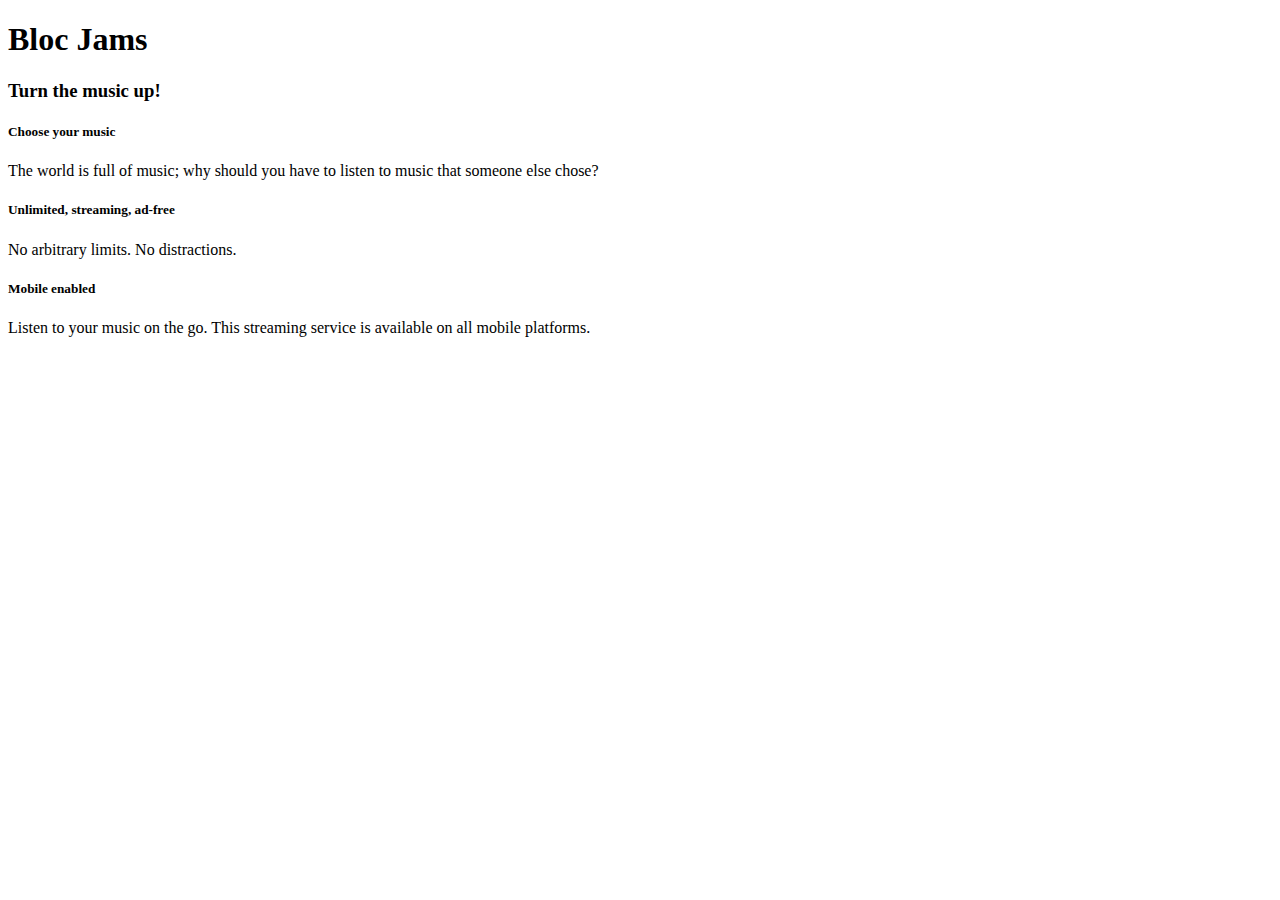
==== index.html @ dd271f3a "checkpoint 6 assignment" ====
<!DOCTYPE html>
<html>
     <head>
        <title>Bloc Jams
        </title>
    </head>
     <body>
     <nav> <!-- navigation bar -->
         </nav>
         <header> <!-- hero content -->
         <h1>Bloc Jams</h1>
             <h3>Turn the music up!</h3>
         </header>
         <section> <!-- selling points -->
         <div>
                 <h5>Choose your music</h5>
                 <p>The world is full of music; why should you have to listen to music that someone else chose?</p>
             </div>
             <div>
                 <h5>Unlimited, streaming, ad-free</h5>
                 <p>No arbitrary limits. No distractions.</p>
             </div>
             <div>
                 <h5>Mobile enabled</h5>
                 <p>Listen to your music on the go. This streaming service is available on all mobile platforms.</p>
             </div>
         </section>
    </body>
 </html>
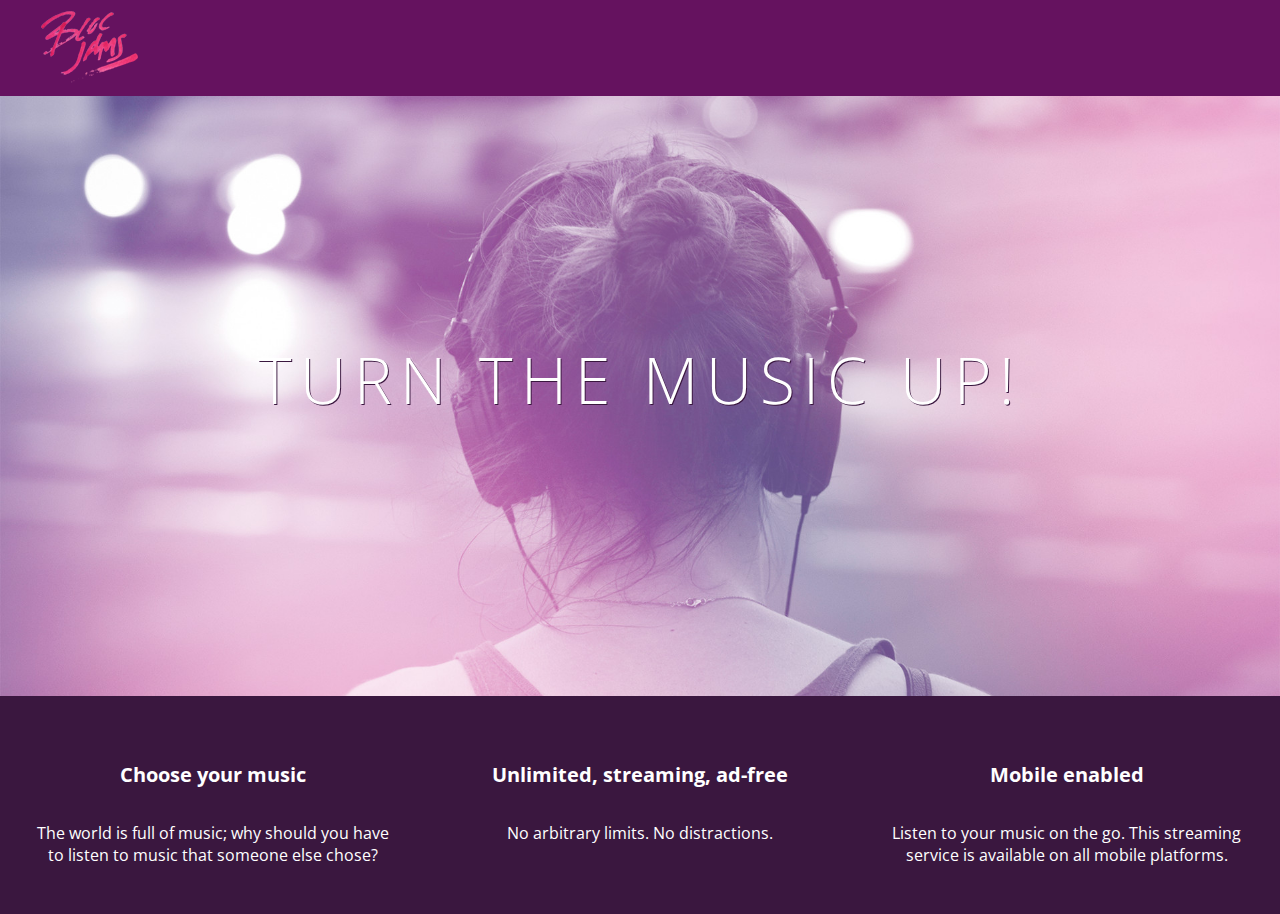
==== commit 54117a13: "checkpoint 7" ====
--- a/index.html
+++ b/index.html
@@ -1,29 +1,38 @@
-<!DOCTYPE html>
-<html>
+ <!DOCTYPE html>
+ <html>
      <head>
-        <title>Bloc Jams
-        </title>
-    </head>
-     <body>
-     <nav> <!-- navigation bar -->
+         <title>Bloc Jams</title>
+         <link rel="stylesheet" type="text/css" href="http://fonts.googleapis.com/css?family=Open+Sans:400,800,600,700,300">
+         <link rel="stylesheet" type="text/css" href="http://code.ionicframework.com/ionicons/2.0.1/css/ionicons.min.css"> 
+         <link rel="stylesheet" type="text/css" href="styles/normalize.css">
+          <link rel="stylesheet" type="text/css" href="styles/main.css">
+        
+     </head>
+     <body class="landing">
+          <nav class="navbar"> <!-- nav bar -->
+             <img src="assets/images/bloc_jams_logo.png" alt="bloc jams logo" class="logo">
          </nav>
-         <header> <!-- hero content -->
-         <h1>Bloc Jams</h1>
-             <h3>Turn the music up!</h3>
-         </header>
-         <section> <!-- selling points -->
-         <div>
-                 <h5>Choose your music</h5>
-                 <p>The world is full of music; why should you have to listen to music that someone else chose?</p>
+          <section class="hero-content"> <!-- hero content -->
+             <h1 class="hero-title">Turn the music up!</h1>
+         </section>
+         <section class="selling-points"> <!-- selling points -->
+             <div class="point">
+                 <span class="ion-music-note"></span>
+              <h5 class="point-title">Choose your music</h5>
+                <p class="point-description">The world is full of music; why should you have to listen to music that someone else chose?</p>
              </div>
-             <div>
-                 <h5>Unlimited, streaming, ad-free</h5>
-                 <p>No arbitrary limits. No distractions.</p>
+    
+             <div class="point">
+                <span class="ion-radio-waves"></span>
+                 <h5 class="point-title">Unlimited, streaming, ad-free</h5>
+                 
+                <p class="point-description">No arbitrary limits. No distractions.</p>
              </div>
-             <div>
-                 <h5>Mobile enabled</h5>
-                 <p>Listen to your music on the go. This streaming service is available on all mobile platforms.</p>
+             <div class="point">
+                 <span class="ion-iphone"></span>
+                 <h5 class="point-title">Mobile enabled</h5>
+                  <p class="point-description">Listen to your music on the go. This streaming service is available on all mobile platforms.</p>
              </div>
          </section>
-    </body>
+     </body>
  </html>--- a/styles/main.css
+++ b/styles/main.css
@@ -0,0 +1,73 @@
+ html {
+     height: 100%; /* makes sure our HTML takes up 100% of the browser window */
+ }
+ 
+ body {
+     font-family: 'Open Sans'; /* sets our font to the "Open Sans" typeface */
+     color: white;             /* sets the text color to white */
+     min-height: 100%;         /* says the height of the body must be, at minimum, 100% of the window */
+ }
+ 
+ body.landing {
+     background-color: rgb(58,23,63); /* sets the background color to an RGB value (see below) */
+ }
+ 
+ .navbar {
+     padding: 0.5rem;
+     background-color: rgb(101,18,95);
+ }
+ 
+ .navbar .logo {
+     position: relative; /* positioning will be explained in a resource */
+     left: 2rem;
+ }
+.hero-content {
+     position: relative; /* positioning will be explained in a resource */
+     min-height: 600px;  /* hero content element must be _at least_ 600 pixels */
+     background-image: url(../assets/images/bloc_jams_bg.jpg);
+     background-repeat: no-repeat;
+     background-position: center center;
+     background-size: cover;
+ }
+ .hero-content .hero-title {
+     position: absolute;             /* positioning will be explained in a resource */
+     top: 40%;                       /* positioning will be explained in a resource */
+     -webkit-transform: translateY(-50%);
+     -moz-transform: translateY(-50%);
+     -ms-transform: translateY(-50%);
+     transform: translateY(-50%);
+     width: 100%;                    /* makes sure the title inhabits the full width of its container */
+     text-align: center;             /* aligns text in the horizontal center of the element */
+     font-size: 4rem;                /* specifies the size of the font in root em units */
+     font-weight: 300;               /* makes the font thinner or lighter weight */
+     text-transform: uppercase;      /* transforms the text to be all uppercase lettering */
+     letter-spacing: 0.5rem;         /* puts 0.5 root ems worth of space between each letter */
+     text-shadow: 1px 1px 0px rgb(58,23,63); /* creates a shadow underneath the text for readability over the image */
+ }
+.selling-points {
+     position: relative;
+     display: table;
+     width: 100%;
+     -webkit-box-sizing: border-box;
+     -moz-box-sizing: border-box;
+     box-sizing: border-box; /* we'll explain this in a resource */
+ }
+ 
+ .point {
+     display: table-cell;
+     position: relative;
+     width: 33.3%;
+     padding: 2rem;
+     text-align: center;
+ }
+ 
+ .point .point-title {
+     font-size: 1.25rem;
+ }
+ 
+ .ion-music-note,
+ .ion-radio-waves,
+ .ion-iphone {
+     color: rgb(233,50,117);
+     font-size: 5rem;
+ }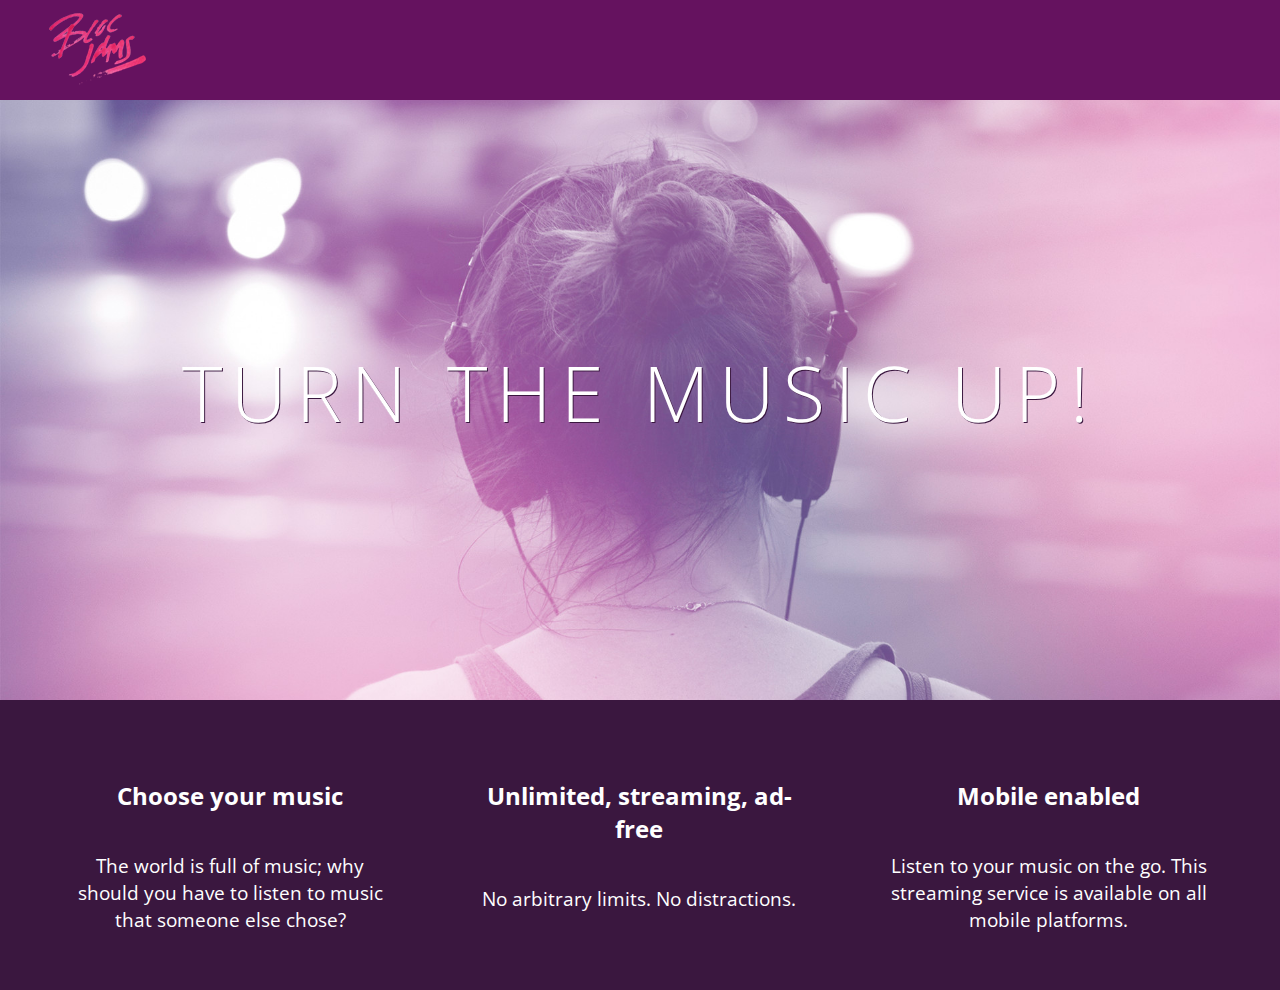
==== commit 4a0c243a: "work" ====
--- a/index.html
+++ b/index.html
@@ -1,11 +1,14 @@
- <!DOCTYPE html>
+<!DOCTYPE html>
+
  <html>
      <head>
          <title>Bloc Jams</title>
+         <meta name="viewport" content="width=device-width, initial-scale=1">
          <link rel="stylesheet" type="text/css" href="http://fonts.googleapis.com/css?family=Open+Sans:400,800,600,700,300">
-         <link rel="stylesheet" type="text/css" href="http://code.ionicframework.com/ionicons/2.0.1/css/ionicons.min.css"> 
+         <link rel="stylesheet"type="text/css"href="http://code.ionicframework.com/ionicons/2.0.1/css/ionicons.min.css"> 
          <link rel="stylesheet" type="text/css" href="styles/normalize.css">
           <link rel="stylesheet" type="text/css" href="styles/main.css">
+         <link rel="stylesheet" type="text/css" href="styles/landing.css">
         
      </head>
      <body class="landing">
@@ -15,20 +18,20 @@
           <section class="hero-content"> <!-- hero content -->
              <h1 class="hero-title">Turn the music up!</h1>
          </section>
-         <section class="selling-points"> <!-- selling points -->
-             <div class="point">
+         <section class="selling-points container"> <!-- selling points -->
+             <div class="point column third"> 
                  <span class="ion-music-note"></span>
               <h5 class="point-title">Choose your music</h5>
                 <p class="point-description">The world is full of music; why should you have to listen to music that someone else chose?</p>
              </div>
     
-             <div class="point">
+             <div class="point column third">
                 <span class="ion-radio-waves"></span>
                  <h5 class="point-title">Unlimited, streaming, ad-free</h5>
                  
                 <p class="point-description">No arbitrary limits. No distractions.</p>
              </div>
-             <div class="point">
+                          <div class="point column third">
                  <span class="ion-iphone"></span>
                  <h5 class="point-title">Mobile enabled</h5>
                   <p class="point-description">Listen to your music on the go. This streaming service is available on all mobile platforms.</p>
--- a/styles/main.css
+++ b/styles/main.css
@@ -1,4 +1,5 @@
- html {
+
+html {
      height: 100%; /* makes sure our HTML takes up 100% of the browser window */
  }
  
@@ -7,67 +8,43 @@
      color: white;             /* sets the text color to white */
      min-height: 100%;         /* says the height of the body must be, at minimum, 100% of the window */
  }
- 
- body.landing {
-     background-color: rgb(58,23,63); /* sets the background color to an RGB value (see below) */
- }
- 
  .navbar {
      padding: 0.5rem;
      background-color: rgb(101,18,95);
  }
  
  .navbar .logo {
-     position: relative; /* positioning will be explained in a resource */
+     position: relative;
      left: 2rem;
  }
-.hero-content {
-     position: relative; /* positioning will be explained in a resource */
-     min-height: 600px;  /* hero content element must be _at least_ 600 pixels */
-     background-image: url(../assets/images/bloc_jams_bg.jpg);
-     background-repeat: no-repeat;
-     background-position: center center;
-     background-size: cover;
+*, *:before, *:after {
+     -moz-box-sizing: border-box;
+     -webkit-box-sizing: border-box;
+     box-sizing: border-box;
  }
- .hero-content .hero-title {
-     position: absolute;             /* positioning will be explained in a resource */
-     top: 40%;                       /* positioning will be explained in a resource */
-     -webkit-transform: translateY(-50%);
-     -moz-transform: translateY(-50%);
-     -ms-transform: translateY(-50%);
-     transform: translateY(-50%);
-     width: 100%;                    /* makes sure the title inhabits the full width of its container */
-     text-align: center;             /* aligns text in the horizontal center of the element */
-     font-size: 4rem;                /* specifies the size of the font in root em units */
-     font-weight: 300;               /* makes the font thinner or lighter weight */
-     text-transform: uppercase;      /* transforms the text to be all uppercase lettering */
-     letter-spacing: 0.5rem;         /* puts 0.5 root ems worth of space between each letter */
-     text-shadow: 1px 1px 0px rgb(58,23,63); /* creates a shadow underneath the text for readability over the image */
- }
-.selling-points {
-     position: relative;
-     display: table;
-     width: 100%;
-     -webkit-box-sizing: border-box;
-     -moz-box-sizing: border-box;
-     box-sizing: border-box; /* we'll explain this in a resource */
+
+ /* Medium and small screens (640px) */
+ @media (min-width: 40rem) {
+   html { font-size: 112%; }
  }
  
- .point {
-     display: table-cell;
-     position: relative;
-     width: 33.3%;
-     padding: 2rem;
-     text-align: center;
+ /* Large screens (1024px) */
+ @media (min-width: 64rem) {
+   html { font-size: 120%; }
+     .column {
+         float: left;
+         padding-left: 1rem;
+         padding-right: 1rem;
+     }
+     .column.full { width: 100%; }
+     .column.two-thirds { width: 66.7%; }
+     .column.half { width: 50%; }
+     .column.third { width: 33.3%; }
+     .column.fourth { width: 25%; }
+     .column.flow-opposite { float: right; }  
+ }
+.container {
+     margin: 0 auto;
+     max-width: 64rem;
  }
  
- .point .point-title {
-     font-size: 1.25rem;
- }
- 
- .ion-music-note,
- .ion-radio-waves,
- .ion-iphone {
-     color: rgb(233,50,117);
-     font-size: 5rem;
- }--- a/styles/landing.css
+++ b/styles/landing.css
@@ -0,0 +1,45 @@
+body.landing {
+     background-color: rgb(58,23,63); /* sets the background color to an RGB value (see below) */
+}
+.hero-content {
+     position: relative;
+     min-height: 600px;  /* hero content element must be _at least_ 600 pixels */
+     background-image: url(../assets/images/bloc_jams_bg.jpg);
+     background-repeat: no-repeat;
+     background-position: center center;
+     background-size: cover;
+    }
+.hero-content .hero-title {
+     position: absolute;             
+     top: 40%;                       
+     -webkit-transform: translateY(-50%);
+     -moz-transform: translateY(-50%);
+     -ms-transform: translateY(-50%);
+     transform: translateY(-50%);
+     width: 100%;                    /* makes sure the title inhabits the full width of its container */
+     text-align: center;             /* aligns text in the horizontal center of the element */
+     font-size: 4rem;                /* specifies the size of the font in root em units */
+     font-weight: 300;               /* makes the font thinner or lighter weight */
+     text-transform: uppercase;      /* transforms the text to be all uppercase lettering */
+     letter-spacing: 0.5rem;         /* puts 0.5 root ems worth of space between each letter */
+     text-shadow: 1px 1px 0px rgb(58,23,63); /* creates a shadow underneath the text for readability over the image */
+ }
+.selling-points {
+     position: relative;
+     
+ }
+ .point {
+     position: relative;
+     padding: 2rem;
+     text-align: center;
+ }
+.point .point-title {
+     font-size: 1.25rem;
+ }
+ 
+ .ion-music-note,
+ .ion-radio-waves,
+ .ion-iphone {
+     color: rgb(233,50,117);
+     font-size: 5rem;
+ }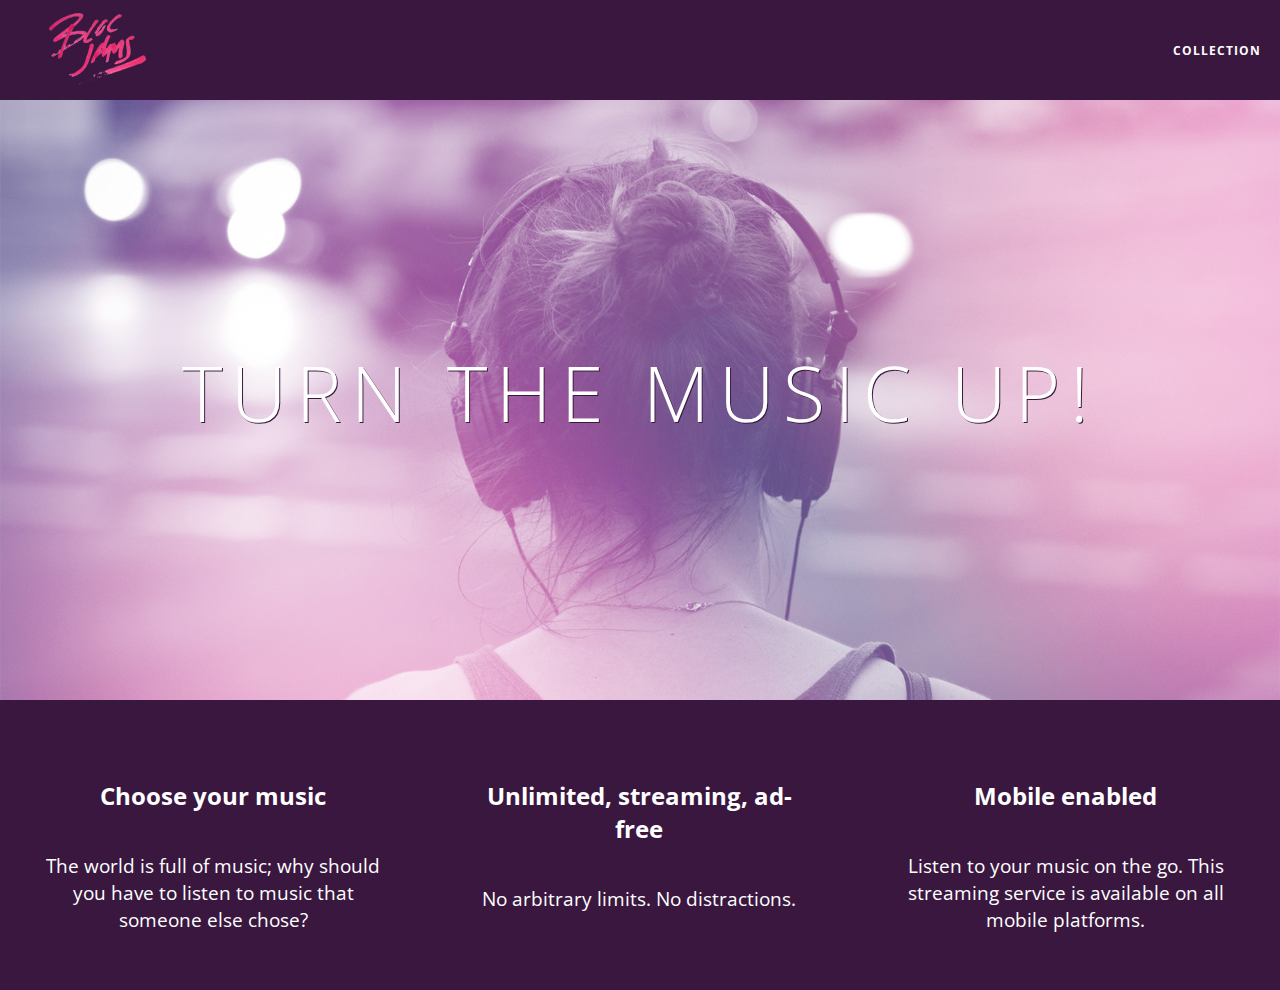
==== commit dadc183f: "work" ====
--- a/index.html
+++ b/index.html
@@ -1,6 +1,5 @@
 <!DOCTYPE html>
-
- <html>
+<html>
      <head>
          <title>Bloc Jams</title>
          <meta name="viewport" content="width=device-width, initial-scale=1">
@@ -13,12 +12,17 @@
      </head>
      <body class="landing">
           <nav class="navbar"> <!-- nav bar -->
-             <img src="assets/images/bloc_jams_logo.png" alt="bloc jams logo" class="logo">
+            <a href="index.html" class="logo">
+             <img src="assets/images/bloc_jams_logo.png" alt="bloc jams logo">
+         </a>
+         <div class="links-container">
+             <a href="collection.html" class="navbar-link">collection</a>
+         </div>
          </nav>
           <section class="hero-content"> <!-- hero content -->
              <h1 class="hero-title">Turn the music up!</h1>
          </section>
-         <section class="selling-points container"> <!-- selling points -->
+         <section class="selling-points clearfix"> <!-- selling points -->
              <div class="point column third"> 
                  <span class="ion-music-note"></span>
               <h5 class="point-title">Choose your music</h5>
@@ -38,4 +42,4 @@
              </div>
          </section>
      </body>
- </html>+</html>
--- a/styles/main.css
+++ b/styles/main.css
@@ -9,13 +9,16 @@
      min-height: 100%;         /* says the height of the body must be, at minimum, 100% of the window */
  }
  .navbar {
+     position: relative;
      padding: 0.5rem;
-     background-color: rgb(101,18,95);
+     background-color: rgba(101,18,95,0,5);
+     z-index: 1;
  }
  
  .navbar .logo {
      position: relative;
      left: 2rem;
+     cursor: pointer;  /* produces the finger-pointer icon when you hover over the logo */
  }
 *, *:before, *:after {
      -moz-box-sizing: border-box;
@@ -47,4 +50,48 @@
      margin: 0 auto;
      max-width: 64rem;
  }
+.clearfix:before,
+.clearfix:after {
+   content: " ";
+   display: table;
+}
+
+.clearfix:after {
+   clear: both;
+}
+.navbar .links-container {
+     display: table;
+     position: absolute;
+     top: 0;
+     right: 0;
+     height: 100px;
+     color: white;
+     /* #3 */
+     text-decoration: none;
+ }
  
+ .links-container .navbar-link {
+     display: table-cell;
+     position: relative;
+     height: 100%;
+     padding-left: 1rem;
+     padding-right: 1rem;
+     /* #4 */
+     vertical-align: middle;
+     color: white;
+     font-size: 0.625rem;
+     letter-spacing: 0.05rem;
+     font-weight: 700;
+     text-transform: uppercase;
+     /* #3 */
+     text-decoration: none;
+     cursor: pointer;
+ }
+ 
+   /* #5 */
+ .links-container .navbar-link:active {
+     color: rgb(233,50,117);
+     background-color: white;
+ }
+
+ 
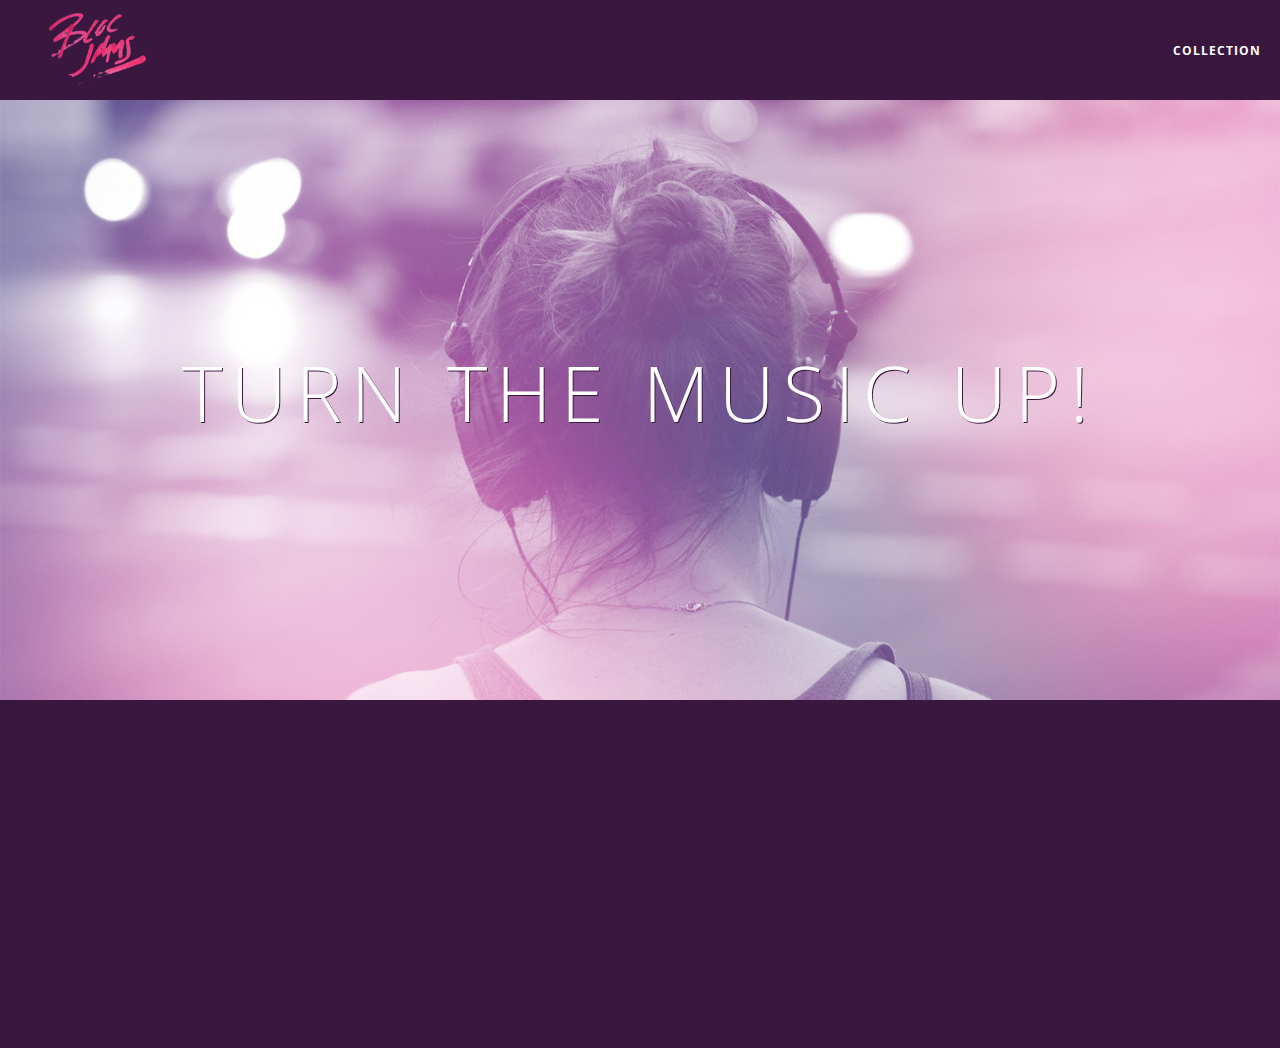
==== commit 0d446247: "checkpoint 22" ====
--- a/index.html
+++ b/index.html
@@ -41,5 +41,6 @@
                   <p class="point-description">Listen to your music on the go. This streaming service is available on all mobile platforms.</p>
              </div>
          </section>
+        <script src="scripts/landing.js"></script>
      </body>
 </html>
--- a/styles/main.css
+++ b/styles/main.css
@@ -93,5 +93,15 @@
      color: rgb(233,50,117);
      background-color: white;
  }
+...
+ .container {
+     margin: 0 auto;
+     max-width: 64rem;
+ }
 
+ .container.narrow {
+     max-width: 56rem;
+ }
+
+ /* Medium screens (640px) */
  
--- a/styles/landing.css
+++ b/styles/landing.css
@@ -32,6 +32,16 @@
      position: relative;
      padding: 2rem;
      text-align: center;
+     opacity: 0;
+     -webkit-transform: scaleX(0.9) translateY(3rem);
+     -moz-transform: scaleX(0.9) translateY(3rem);
+     transform: scaleX(0.9) translateY(3rem);
+     -webkit-transition: all 0.25s ease-in-out;
+     -moz-transition: all 0.25s ease-in-out;
+     transition: all 0.25s ease-in-out;
+     -webkit-transition-delay: 0.2s;
+     -moz-transition-delay: 0.2s;
+     transition-delay: 0.2s;
  }
 .point .point-title {
      font-size: 1.25rem;
